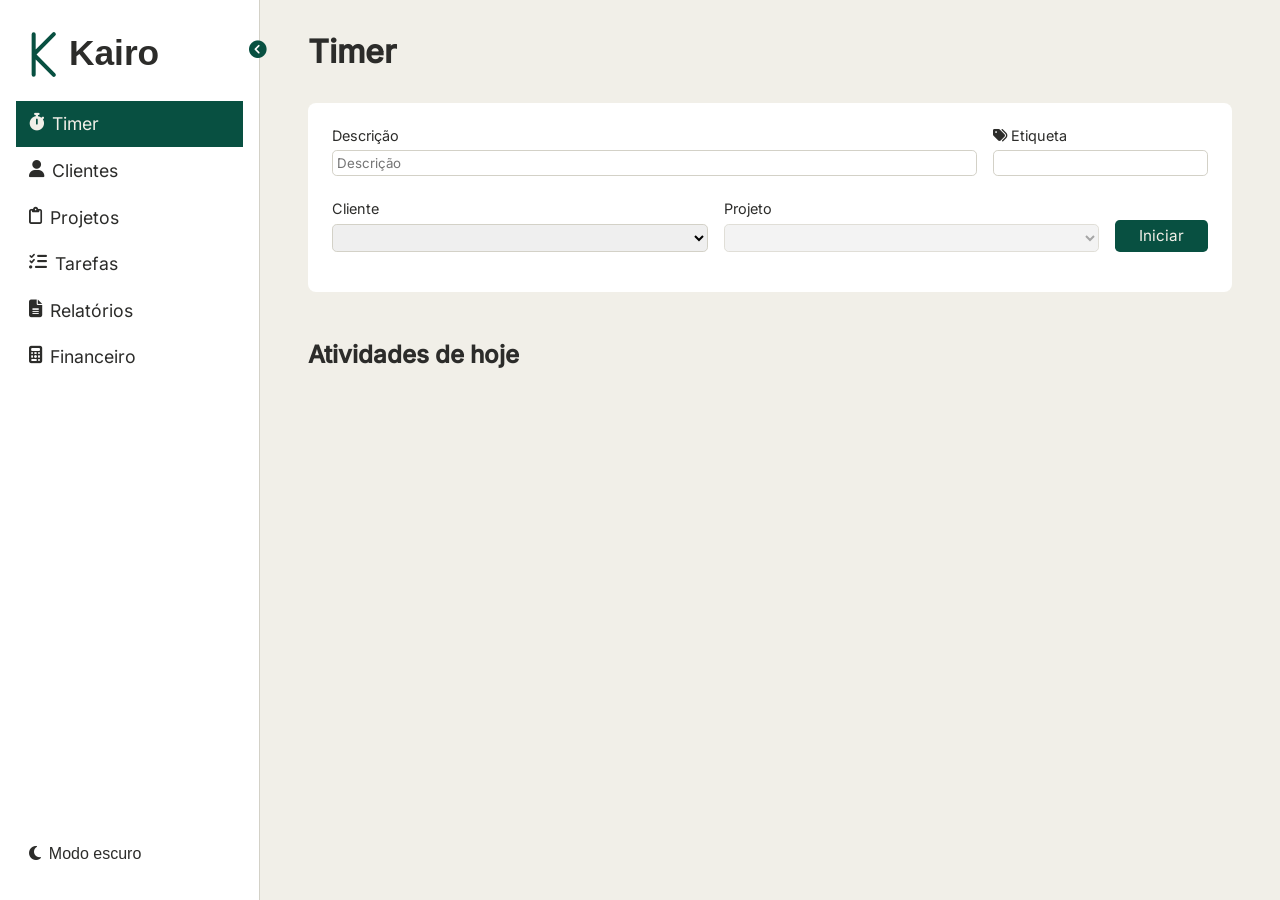
==== index.html @ 16e6f7fd "feat: implement sidebar collapse and mobile "more" menu navigation Created scripts/nav.js, a shared " ====
<!DOCTYPE html>
<html lang="en">
    <head>
        <meta charset="UTF-8">
        <meta name="viewport" content="width=device-width, initial-scale=1.0">

        <title>Kairo</title>

        <link rel="shortcut icon" href="assets/kairo-icon.svg" type="image/x-icon">

        <link rel="stylesheet" href="https://cdnjs.cloudflare.com/ajax/libs/font-awesome/6.5.0/css/all.min.css">
        <link rel="stylesheet" href="styles/global.css">
        <link rel="stylesheet" href="styles/timer.css">
    </head>

    <body>
        <aside class="sidebar">
            <img src="assets/kairo-logo-lockup.svg" alt="Kairo logo">

            <button type="button" id="toggle-sidebar-btn"><i class="fa-solid fa-circle-chevron-left"></i></button>

            <nav>
                <ul>
                    <li><a href="index.html" data-tooltip="Timer" class="active"><i class="fa-solid fa-stopwatch"></i> <span>Timer</span></a></li>
                    <li><a href="clients.html" data-tooltip="Clientes"><i class="fa-solid fa-user"></i> <span>Clientes</span></a></li>
                    <li><a href="projects.html" data-tooltip="Projetos"><i class="fa-regular fa-clipboard"></i> <span>Projetos</span></a></li>
                    <li><a href="tasks.html" data-tooltip="Tarefas"><i class="fa-solid fa-list-check"></i> <span>Tarefas</span></a></li>
                    <li><a href="reports.html" data-tooltip="Relatórios"><i class="fa-solid fa-file-lines"></i> <span>Relatórios</span></a></li>
                    <li><a href="finance.html" data-tooltip="Financeiro"><i class="fa-solid fa-calculator"></i> <span>Financeiro</span></a></li>
                </ul>
            </nav>

            <button type="button" id="toggle-theme-btn"><i class="fa-solid fa-moon"></i> <span>Modo escuro</span></button>
        </aside>

        <main>
            <h1>Timer</h1>

            <section id="timer">
                <form action="">
                    <div class="form-row form-row-top">
                        <div class="form-group">
                            <label for="timer-description">Descrição</label>
                            <input type="text" id="timer-description" placeholder="Descrição" required>
                        </div>
                        <div class="form-group">
                            <label for="timer-tags"><i class="fa-solid fa-tags"></i> Etiqueta</label>
                            <input type="text" id="timer-tags">
                        </div>
                    </div>

                    <div class="form-row form-row-bottom">
                        <div class="form-group">
                            <label for="timer-client">Cliente</label>
                            <select name="timer-client" id="timer-client" required>...</select>
                        </div>
                        <div class="form-group">
                            <label for="timer-project">Projeto</label>
                            <select name="timer-project" id="timer-project" disabled required>...</select>
                        </div>
                        <div class="form-group">
                            <span class="btn-spacer">&nbsp;</span>
                            <button type="submit" id="start-btn">Iniciar</button>
                        </div>
                    </div>
                </form>

                <div id="timer-running" style="display: none;">
                    <p id="timer-display">00:00:00</p>
                    <button type="button" id="stop-btn">Parar</button>
                </div>
            </section>

            <section id="timer-list">
                <h2>Atividades de hoje</h2>

                <div id="timer-list-items">

                </div>
            </section>
        </main>

        <nav class="bottom-nav">
            <ul>
                <li><a href="index.html" class="active"><i class="fa-solid fa-stopwatch"></i></a></li>
                <li><a href="clients.html"><i class="fa-solid fa-user"></i></a></li>
                <li><a href="tasks.html"><i class="fa-solid fa-list-check"></i></a></li>
                <li><a href="reports.html"><i class="fa-solid fa-file-lines"></i></a></li>
                <li><a href="finance.html"><i class="fa-solid fa-calculator"></i></a></li>
                <li><button type="button" id="more-menu-btn"><i class="fa-solid fa-ellipsis"></i></button></li>
            </ul>
            
            <div id="more-menu">
                <a href="projects.html"><i class="fa-regular fa-clipboard"></i></a>
            </div>
        </nav>

        <script src="scripts/nav.js"></script>
        <script src="scripts/storage.js"></script>
        <script src="scripts/timer.js"></script>
    </body>
</html>
---- styles/global.css ----
@font-face {
    font-family: 'Inter';
    src: url('../fonts/inter-regular.woff2') format('woff2');
    font-weight: 400;
}

@font-face {
    font-family: 'Inter';
    src: url('../fonts/inter-medium.woff2') format('woff2');
    font-weight: 500;
}

:root {
    --color-bg: #F1EFE8;
    --color-cards-bg: #FFFFFF;
    --color-text-primary: #2C2C2A;
    --color-text-secondary: #5F5E5A;
    --color-border: #D3D1C7;
    --color-accent: #085041;
    --color-danger: #B33A3A;
}

body.dark-mode {
    --color-bg: #2C2C2A;
    --color-cards-bg: #444441;
    --color-text-primary: #F1EFE8;
    --color-text-secondary: #B4B2A9;
    --color-border: #5F5E5A;
    --color-accent: #1D9E75;
    --color-danger: #E05D5D;
}

* {
    margin: 0;
    padding: 0;
    box-sizing: border-box;
}

body {
    display: flex;
    min-height: 100vh;
    font-family: 'Inter', sans-serif;
    background-color: var(--color-bg);
    color: var(--color-text-primary);
}

.sidebar {
    display: none;
}

.bottom-nav {
    position: fixed;
    bottom: 0;
    left: 0;
    right: 0;
    padding: 0.75rem 0;
    background-color: var(--color-cards-bg);
    border-top: 0.0625rem solid var(--color-border);
}

.bottom-nav ul {
    display: flex;
    justify-content: space-around;
    align-items: center;
    list-style: none;
    padding: 0;
}

.bottom-nav a,
.bottom-nav button {
    padding: 0.5rem;
    border: none;
    background: none;
    text-decoration: none;
    font-size: 1.3rem;
    color: var(--color-text-secondary);
    cursor: pointer;
}

.bottom-nav a.active {
    color: var(--color-accent);
}

#more-menu {
    position: absolute;
    bottom: 100%;
    right: 1rem;
    display: none;
    padding: 0.5rem;
    border: 0.0625rem solid var(--color-border);
    border-radius: 0.5rem;
    background-color: var(--color-cards-bg);
}

main {
    flex: 1;
    padding: 2rem 3rem;
    padding-bottom: 5rem;
    overflow-y: auto;
}

h1 {
    margin-bottom: 2rem;
    font-size: 2rem;
}

#new-client-btn,
#new-project-btn,
#new-task-btn {
    padding: 0.5rem 0.8rem;
    border: none;
    background-color: var(--color-accent);
    color: var(--color-bg);
    cursor: pointer;
    transition: filter 0.3s ease;
}

#new-client-btn:hover,
#new-project-btn:hover,
#new-task-btn:hover {
    filter: brightness(90%);
}

dialog {
    margin: auto;
    max-width: 30rem;
    border: none;
    border-radius: 0.5rem;
    padding: 2rem;
    background-color: var(--color-cards-bg);
}

dialog::backdrop {
    background-color: rgba(0, 0, 0, 0.5)
}

label {
    display: block;
    margin-bottom: 0.4rem;
    font-size: 0.9rem;
    color: var(--color-text-primary);
}

input,
select,
textarea {
    width: 100%;
    padding: 0.25rem;
    border: solid 0.0625rem var(--color-border);
    border-radius: 0.3rem;
    font-family: inherit;
    margin-bottom: 1rem;
}

.btn-save,
.btn-cancel,
.btn-delete {
    padding: 0.3rem 0.6rem;
    border-radius: 0.3rem;
    font-family: inherit;
    font-size: 0.9rem;
    cursor: pointer;
    transition: filter 0.3s ease, background-color 0.3s ease;
}

.btn-save:hover,
.btn-delete:hover {
    filter: brightness(90%);
}

.btn-save {
    border: none;
    background-color: var(--color-accent);
    color: var(--color-bg);
}

.btn-cancel {
    background-color: transparent;
    border: 0.0625rem solid var(--color-border);
    color: var(--color-text-primary);
}

.btn-cancel:hover{
    background-color: var(--color-bg);
}

.btn-delete {
    border: none;
    background-color: var(--color-danger);
    color: var(--color-bg);
}

.checkbox-group {
    display: flex;
    align-items: center;
    gap: 0.5rem;
    margin-bottom: 1rem;
}

.checkbox-group input[type="checkbox"] {
    width: auto;
    margin-bottom: 0;
}

.checkbox-group label {
    margin-bottom: 0;
}

.project-color-dot {
    width: 1rem;
    height: 1rem;
    border-radius: 50%;
    flex-shrink: 0;
}

@media (min-width: 48rem) {
    .sidebar {
        position: relative;
        display: flex;
        flex-direction: column;
        width: 16.25rem;
        flex-shrink: 0;
        padding: 1.5rem 1rem;
        background-color: var(--color-cards-bg);
        border-right: 0.0625rem solid var(--color-border);
        transition: width 0.3s ease;
    }

    .sidebar.collapsed {
        width: 5rem;
    }

    .sidebar.collapsed img {
        display: none;
    }

    .sidebar.collapsed nav a {
        position: relative;
        justify-content: center;
    }

    .sidebar.collapsed nav a::after {
        content: attr(data-tooltip);
        display: none;
        position: absolute;
        left: 100%;
        top: 50%;
        transform: translateY(-50%);
        margin-left: 0.5rem;
        padding: 0.4rem 0.8rem;
        background-color: var(--color-text-primary);
        color: var(--color-bg);
        border-radius: 0.3rem;
        font-size: 0.85rem;
        white-space: nowrap;
    }

    .sidebar.collapsed nav a:hover::after {
        display: block;
    }

    .sidebar.collapsed i {
        font-size: 1.2rem;
    }

    .sidebar.collapsed span {
        display: none;
    }

    .sidebar img {
        margin-bottom: 1rem;
    }

    .sidebar nav ul {
        list-style: none;
        padding: 0;
    }

    .sidebar nav a {
        display: flex;
        gap: 0.5rem;
        padding: 0.8rem;
        text-decoration: none;
        font-size: 1.1rem;
        color: var(--color-text-primary);
        transition: background-color 0.3s ease;
    }

    .sidebar nav a.active {
        background-color: var(--color-accent);
        color: var(--color-bg);
    }

    .sidebar nav a:hover {
        background-color: var(--color-bg);
    }

    #toggle-theme-btn {
        margin-top: auto;
    }

    #toggle-sidebar-btn,
    #toggle-theme-btn {
        border: none;
        background: none;
        cursor: pointer;
    }   

    #toggle-sidebar-btn {
        position: absolute;
        top: 2.5rem;
        right: -0.5rem;
        font-size: 1.1rem;
        color: var(--color-accent);
    }

    #toggle-theme-btn {
        display: flex;
        gap: 0.5rem;
        padding: 0.8rem;
        font-size: 1rem;
        color: var(--color-text-primary);
        transition: background-color 0.3s ease;
    }

    #toggle-theme-btn:hover {
        background-color: var(--color-bg);
    }

    .bottom-nav {
            display: none;
    }

    main {
        padding-bottom: 2rem;
    }
}
---- styles/timer.css ----
#timer {
    margin-bottom: 3rem;
    padding: 1.5rem;
    border-radius: 0.5rem;
    background-color: var(--color-cards-bg);
}

#start-btn {
    padding: 0.5rem 1.5rem;
    border: none;
    border-radius: 0.3rem;
    line-height: 1;
    background-color: var(--color-accent);
    color: var(--color-bg);
    font-family: inherit;
    font-size: 0.95rem;
    cursor: pointer;
    transition: filter 0.3s ease;
}

#start-btn:hover {
    filter: brightness(90%);
}

.activity-card {
    display: flex;
}

.time-entry-card {
    display: flex;
    justify-content: space-between;
    align-items: center;
    margin-bottom: 0.75rem;
    padding: 1rem;
    border-radius: 0 0.5rem 0.5rem 0;
    border-left: 0.25rem solid;
    background-color: var(--color-cards-bg);
}

#timer-list-items {
    margin-top: 1rem;
}


.time-entry-info {
    display: flex;
    flex-direction: column;
}

.time-entry-client {
    font-size: 1rem;
    font-weight: 500;
}

.time-entry-project {
    font-size: 0.85rem;
    color: var(--color-text-secondary);
    margin-top: 0.2rem;
}

.time-entry-description {
    font-size: 0.85rem;
    color: var(--color-text-secondary);
    margin-top: 0.2rem;
}

.time-entry-time {
    display: flex;
    flex-direction: column;
    align-items: flex-end;
}

.time-entry-duration {
    font-size: 1.1rem;
    font-weight: 500;
}

.time-entry-period {
    font-size: 0.8rem;
    color: var(--color-text-secondary);
    margin-top: 0.2rem;
}

#timer-running {
    display: flex;
    flex-direction: column;
    align-items: center;
    gap: 1rem;
    padding: 2rem;
    background-color: var(--color-cards-bg);
    border-radius: 0.5rem;
}

#timer-display {
    font-size: 2rem;
    font-weight: 500;
}

#stop-btn {
    padding: 0.5rem 1.5rem; 
    border: none;
    border-radius: 0.3rem;
    background-color: var(--color-danger);
    color: var(--color-bg);
    font-family: inherit;
    font-size: 0.95rem;
    cursor: pointer;
    transition: filter 0.3s ease;
}

#stop-btn:hover {
    filter: brightness(90%);
}

@media (min-width: 48rem) {
    form {
        display: flex;
        flex-direction: column;
        gap: 0.5rem;
    }

    .form-row-top {
        display: grid;
        grid-template-columns: 3fr 1fr;
        gap: 1rem;
    }

    .form-row-bottom {
        display: grid;
        grid-template-columns: 1fr 1fr auto;
        gap: 1rem;
    }

    .form-group {
        display: flex;
        flex-direction: column;
    }

}
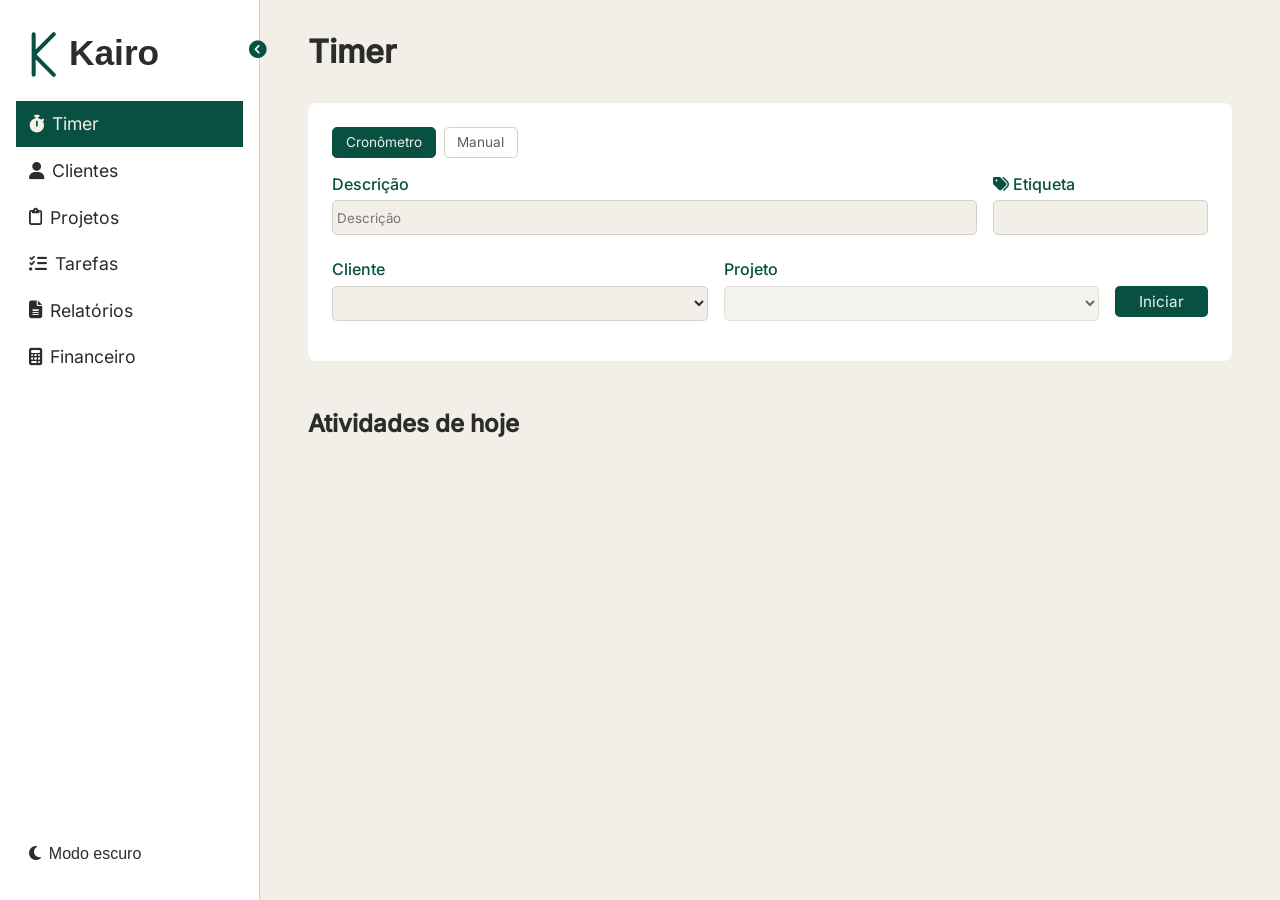
==== commit ed2352c9: "feat: implement manual time entry mode with layout fixes Added a toggle between "Cronômetro" and "Ma" ====
--- a/index.html
+++ b/index.html
@@ -37,6 +37,11 @@
             <h1>Timer</h1>
 
             <section id="timer">
+                <div class="timer-mode-toggle">
+                    <button type="button" id="mode-timer-btn" class="active">Cronômetro</button>
+                    <button type="button" id="mode-manual-btn">Manual</button>
+                </div>
+
                 <form action="">
                     <div class="form-row form-row-top">
                         <div class="form-group">
@@ -58,9 +63,31 @@
                             <label for="timer-project">Projeto</label>
                             <select name="timer-project" id="timer-project" disabled required>...</select>
                         </div>
+
                         <div class="form-group">
                             <span class="btn-spacer">&nbsp;</span>
                             <button type="submit" id="start-btn">Iniciar</button>
+                        </div>
+                    </div>
+
+                    <div id="manual-fields" style="display: none;">
+                        <div class="form-row manual-fields-row">
+                            <div class="form-group">
+                                <label for="manual-date">Data</label>
+                                <input type="date" id="manual-date">
+                            </div>
+                            <div class="form-group">
+                                <label for="manual-start">Início</label>
+                                <input type="time" id="manual-start">
+                            </div>
+                            <div class="form-group">
+                                <label for="manual-end">Fim</label>
+                                <input type="time" id="manual-end">
+                            </div>
+                            <div class="form-group">
+                                <label>Total</label>
+                                <p id="manual-total">00:00</p>
+                            </div>
                         </div>
                     </div>
                 </form>
--- a/styles/global.css
+++ b/styles/global.css
@@ -101,7 +101,8 @@
 
 h1 {
     margin-bottom: 2rem;
-    font-size: 2rem;
+    font-size: 1.5rem;
+    text-align: center;
 }
 
 #new-client-btn,
@@ -109,6 +110,7 @@
 #new-task-btn {
     padding: 0.5rem 0.8rem;
     border: none;
+    border-radius: 0.3rem;
     background-color: var(--color-accent);
     color: var(--color-bg);
     cursor: pointer;
@@ -124,21 +126,56 @@
 dialog {
     margin: auto;
     max-width: 30rem;
+    width: calc(100% - 2rem);
     border: none;
+    padding: 0;
+    background-color: var(--color-cards-bg);
     border-radius: 0.5rem;
+    overflow: hidden;
+}
+
+.modal-content {
+    max-height: 80vh;
+    overflow-y: auto;
     padding: 2rem;
-    background-color: var(--color-cards-bg);
 }
 
 dialog::backdrop {
     background-color: rgba(0, 0, 0, 0.5)
+}
+
+.modal-content::-webkit-scrollbar,
+.kanban-board::-webkit-scrollbar,
+.kanban-column > div::-webkit-scrollbar {
+    width: 0.5rem;
+    height: 0.5rem;
+}
+
+.modal-content::-webkit-scrollbar-track,
+.kanban-board::-webkit-scrollbar-track,
+.kanban-column > div::-webkit-scrollbar-track {
+    background: transparent;
+}
+
+.modal-content::-webkit-scrollbar-thumb,
+.kanban-board::-webkit-scrollbar-thumb,
+.kanban-column > div::-webkit-scrollbar-thumb {
+    background-color: var(--color-border);
+    border-radius: 0.25rem;
+}
+
+.modal-content::-webkit-scrollbar-thumb:hover,
+.kanban-board::-webkit-scrollbar-thumb:hover,
+.kanban-column > div::-webkit-scrollbar-thumb:hover {
+    background-color: var(--color-text-secondary);
 }
 
 label {
     display: block;
     margin-bottom: 0.4rem;
     font-size: 0.9rem;
-    color: var(--color-text-primary);
+    font-weight: 500;
+    color: var(--color-accent);
 }
 
 input,
@@ -148,7 +185,17 @@
     padding: 0.25rem;
     border: solid 0.0625rem var(--color-border);
     border-radius: 0.3rem;
+    background-color: var(--color-bg);
+    color: var(--color-text-primary);
     font-family: inherit;
+    margin-bottom: 1rem;
+}
+
+.modal-actions {
+    display: flex;
+    justify-content: center;
+    gap: 0.75rem;
+    margin-top: 1rem;
     margin-bottom: 1rem;
 }
 
@@ -163,6 +210,11 @@
     transition: filter 0.3s ease, background-color 0.3s ease;
 }
 
+.btn-save,
+.btn-cancel {
+    width: 7rem;
+}
+
 .btn-save:hover,
 .btn-delete:hover {
     filter: brightness(90%);
@@ -185,6 +237,8 @@
 }
 
 .btn-delete {
+    display: block;
+    margin: 0.5rem auto 0;
     border: none;
     background-color: var(--color-danger);
     color: var(--color-bg);
@@ -213,7 +267,38 @@
     flex-shrink: 0;
 }
 
+input:focus,
+select:focus,
+textarea:focus {
+    outline: none;
+    border-color: var(--color-accent);
+}
+
+.drop-zone {
+    display: flex;
+    flex-direction: column;
+    align-items: center;
+    gap: 0.5rem;
+    margin-bottom: 1rem;
+    padding: 1.5rem;
+    border: 0.125rem dashed var(--color-border);
+    border-radius: 0.5rem;
+    text-align: center;
+    color: var(--color-text-secondary);
+    font-size: 0.85rem;
+}
+
+.drop-zone.drag-active {
+    border-color: var(--color-accent);
+    background-color: var(--color-bg);
+}
+
 @media (min-width: 48rem) {
+    h1 {
+        font-size: 2rem;
+        text-align: left;
+    }
+
     .sidebar {
         position: relative;
         display: flex;
@@ -228,10 +313,6 @@
 
     .sidebar.collapsed {
         width: 5rem;
-    }
-
-    .sidebar.collapsed img {
-        display: none;
     }
 
     .sidebar.collapsed nav a {
@@ -278,6 +359,7 @@
 
     .sidebar nav a {
         display: flex;
+        align-items: center;
         gap: 0.5rem;
         padding: 0.8rem;
         text-decoration: none;
@@ -293,6 +375,10 @@
 
     .sidebar nav a:hover {
         background-color: var(--color-bg);
+    }
+
+    .sidebar nav a.active:hover {
+        background-color: var(--color-accent);
     }
 
     #toggle-theme-btn {
@@ -334,10 +420,19 @@
     main {
         padding-bottom: 2rem;
     }
-}
-
-
-
-
-
-
+
+    label {
+        font-size: 1rem;
+    }
+
+    #timer input,
+    #timer select {
+        height: 2.2rem;
+    }   
+}
+
+
+
+
+
+
--- a/styles/timer.css
+++ b/styles/timer.css
@@ -3,6 +3,10 @@
     padding: 1.5rem;
     border-radius: 0.5rem;
     background-color: var(--color-cards-bg);
+}
+
+.btn-spacer {
+    display: none;
 }
 
 #start-btn {
@@ -37,6 +41,24 @@
     background-color: var(--color-cards-bg);
 }
 
+.time-entry-card input,
+.time-entry-card select {
+    width: auto;
+    padding: 0.1rem 0.3rem;
+    border: 0.0625rem solid transparent;
+    background: transparent;
+    font-family: inherit;
+    font-size: inherit;
+    color: inherit;
+    margin-bottom: 0;
+}
+
+.time-entry-card input:focus,
+.time-entry-card select:focus {
+    border-color: var(--color-border);
+    background-color: var(--color-bg);
+}
+
 #timer-list-items {
     margin-top: 1rem;
 }
@@ -64,6 +86,12 @@
     margin-top: 0.2rem;
 }
 
+.time-entry-tag {
+    font-size: 0.75rem;
+    color: var(--color-accent);
+    margin-top: 0.2rem;
+}
+
 .time-entry-time {
     display: flex;
     flex-direction: column;
@@ -79,6 +107,23 @@
     font-size: 0.8rem;
     color: var(--color-text-secondary);
     margin-top: 0.2rem;
+}
+
+.time-entry-actions {
+    display: flex;
+    align-items: center;
+    gap: 0.75rem;
+}
+
+.time-entry-delete-icon {
+    font-size: 0.9rem;
+    color: var(--color-text-secondary);
+    cursor: pointer;
+    transition: color 0.3s ease;
+}
+
+.time-entry-delete-icon:hover {
+    color: var(--color-danger);
 }
 
 #timer-running {
@@ -112,6 +157,30 @@
     filter: brightness(90%);
 }
 
+.timer-mode-toggle {
+    display: flex;
+    gap: 0.5rem;
+    margin-bottom: 1rem;
+}
+
+.timer-mode-toggle button {
+    padding: 0.4rem 0.8rem;
+    border: 0.0625rem solid var(--color-border);
+    border-radius: 0.3rem;
+    background-color: transparent;
+    color: var(--color-text-secondary);
+    font-family: inherit;
+    font-size: 0.85rem;
+    cursor: pointer;
+    transition: background-color 0.3s ease, color 0.3s ease;
+}
+
+.timer-mode-toggle button.active {
+    background-color: var(--color-accent);
+    color: var(--color-bg);
+    border-color: var(--color-accent);
+}
+
 @media (min-width: 48rem) {
     form {
         display: flex;
@@ -136,4 +205,21 @@
         flex-direction: column;
     }
 
+    .btn-spacer {
+        display: block;
+        font-size: 1rem;
+        margin-bottom: 0.4rem;
+    }
+
+    .manual-fields-row {
+        display: grid;
+        grid-template-columns: 1fr 1fr 1fr 1fr;
+        gap: 1rem;
+    }
+
+    #manual-total {
+        font-size: 1.4rem;
+        font-weight: 600;
+        color: var(--color-accent);
+    }
 }
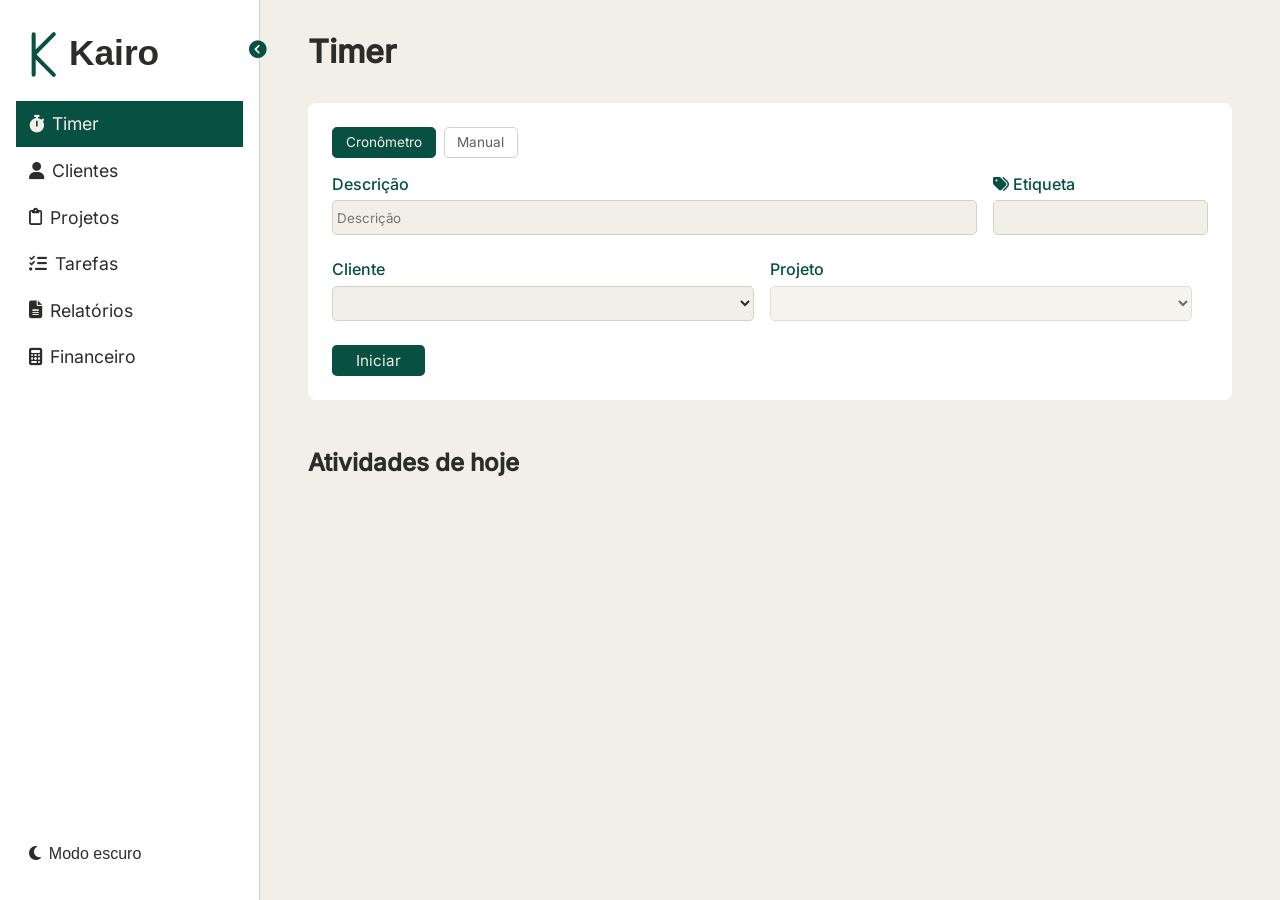
==== commit e27a9db9: "fix: make sidebar fixed and correct Timer button order/positioning Made the sidebar fixed regardless" ====
--- a/index.html
+++ b/index.html
@@ -63,11 +63,6 @@
                             <label for="timer-project">Projeto</label>
                             <select name="timer-project" id="timer-project" disabled required>...</select>
                         </div>
-
-                        <div class="form-group">
-                            <span class="btn-spacer">&nbsp;</span>
-                            <button type="submit" id="start-btn">Iniciar</button>
-                        </div>
                     </div>
 
                     <div id="manual-fields" style="display: none;">
@@ -90,6 +85,8 @@
                             </div>
                         </div>
                     </div>
+
+                    <button type="submit" id="start-btn">Iniciar</button>
                 </form>
 
                 <div id="timer-running" style="display: none;">
--- a/styles/global.css
+++ b/styles/global.css
@@ -294,13 +294,20 @@
 }
 
 @media (min-width: 48rem) {
+    main {
+        margin-left: 16.25rem;
+    }
+
     h1 {
         font-size: 2rem;
         text-align: left;
     }
 
     .sidebar {
-        position: relative;
+        position: fixed;
+        top: 0;
+        left: 0;
+        bottom: 0;
         display: flex;
         flex-direction: column;
         width: 16.25rem;
@@ -313,6 +320,10 @@
 
     .sidebar.collapsed {
         width: 5rem;
+    }
+
+    .sidebar.collapsed + main {
+        margin-left: 5rem;
     }
 
     .sidebar.collapsed nav a {
@@ -417,10 +428,6 @@
             display: none;
     }
 
-    main {
-        padding-bottom: 2rem;
-    }
-
     label {
         font-size: 1rem;
     }
--- a/styles/timer.css
+++ b/styles/timer.css
@@ -205,12 +205,6 @@
         flex-direction: column;
     }
 
-    .btn-spacer {
-        display: block;
-        font-size: 1rem;
-        margin-bottom: 0.4rem;
-    }
-
     .manual-fields-row {
         display: grid;
         grid-template-columns: 1fr 1fr 1fr 1fr;
@@ -222,4 +216,8 @@
         font-weight: 600;
         color: var(--color-accent);
     }
+
+    #start-btn {
+        align-self: flex-start;
+    }
 }
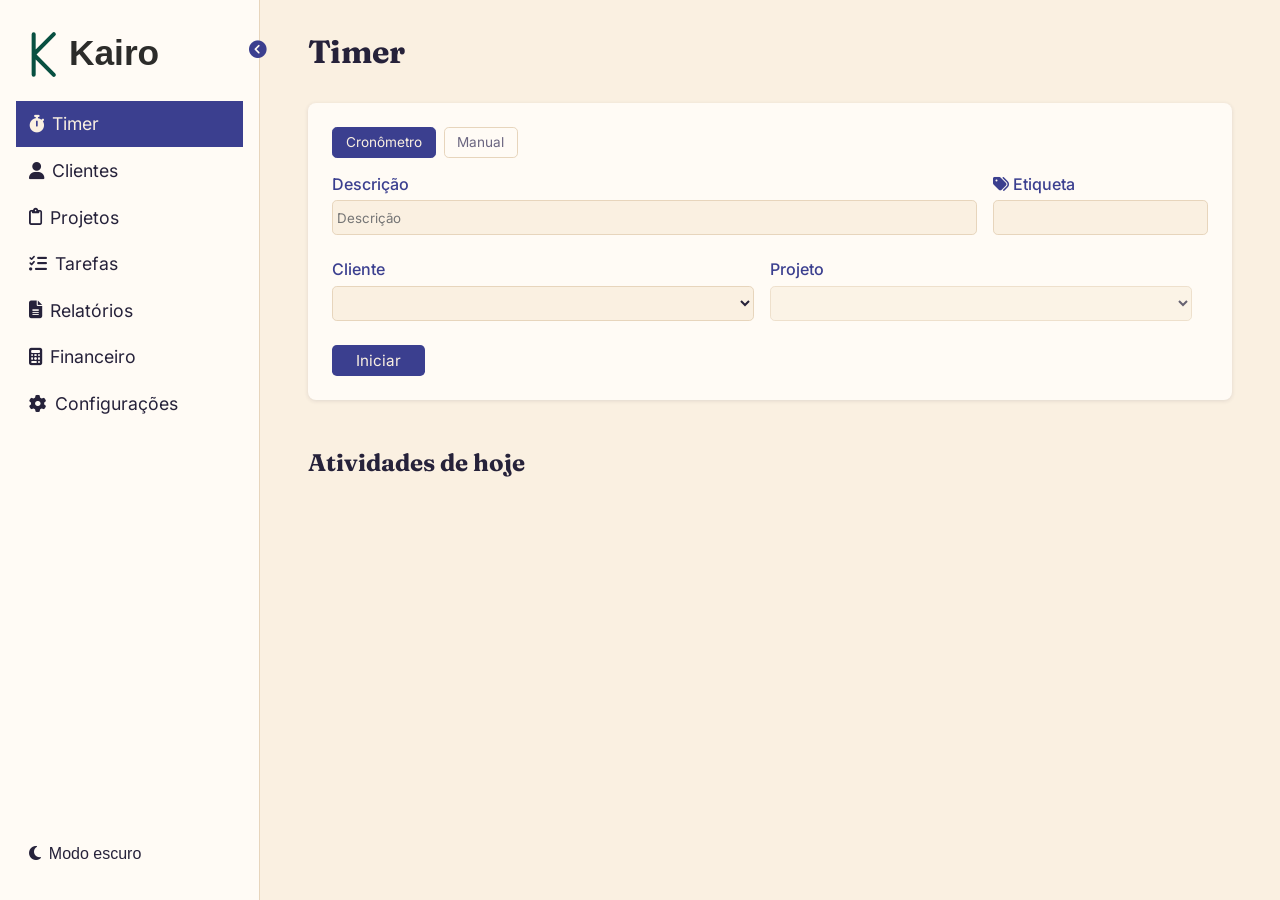
==== commit fbaa9c6a: "Add settings page and reorganize mobile navigation Create settings.html with the backup section mark" ====
--- a/index.html
+++ b/index.html
@@ -27,6 +27,7 @@
                     <li><a href="tasks.html" data-tooltip="Tarefas"><i class="fa-solid fa-list-check"></i> <span>Tarefas</span></a></li>
                     <li><a href="reports.html" data-tooltip="Relatórios"><i class="fa-solid fa-file-lines"></i> <span>Relatórios</span></a></li>
                     <li><a href="finance.html" data-tooltip="Financeiro"><i class="fa-solid fa-calculator"></i> <span>Financeiro</span></a></li>
+                    <li><a href="settings.html" data-tooltip="Configurações"><i class="fa-solid fa-gear"></i> <span>Configurações</span></a></li>
                 </ul>
             </nav>
 
@@ -109,18 +110,20 @@
                 <li><a href="index.html" class="active"><i class="fa-solid fa-stopwatch"></i></a></li>
                 <li><a href="clients.html"><i class="fa-solid fa-user"></i></a></li>
                 <li><a href="tasks.html"><i class="fa-solid fa-list-check"></i></a></li>
-                <li><a href="reports.html"><i class="fa-solid fa-file-lines"></i></a></li>
-                <li><a href="finance.html"><i class="fa-solid fa-calculator"></i></a></li>
                 <li><button type="button" id="more-menu-btn"><i class="fa-solid fa-ellipsis"></i></button></li>
             </ul>
-            
+
             <div id="more-menu">
                 <a href="projects.html"><i class="fa-regular fa-clipboard"></i></a>
+                <a href="reports.html"><i class="fa-solid fa-file-lines"></i></a>
+                <a href="finance.html"><i class="fa-solid fa-calculator"></i></a>
+                <a href="settings.html"><i class="fa-solid fa-gear"></i></a>
             </div>
         </nav>
 
         <script src="scripts/nav.js"></script>
         <script src="scripts/storage.js"></script>
+        <script src="scripts/timer-bar.js"></script>
         <script src="scripts/timer.js"></script>
     </body>
 </html>
--- a/styles/global.css
+++ b/styles/global.css
@@ -10,24 +10,32 @@
     font-weight: 500;
 }
 
+@font-face {
+    font-family: 'Fraunces';
+    src: url('../fonts/fraunces-bold.woff2') format('woff2');
+    font-weight: 700;
+}
+
 :root {
-    --color-bg: #F1EFE8;
-    --color-cards-bg: #FFFFFF;
-    --color-text-primary: #2C2C2A;
-    --color-text-secondary: #5F5E5A;
-    --color-border: #D3D1C7;
-    --color-accent: #085041;
-    --color-danger: #B33A3A;
+    --color-bg: #FAF0E1;
+    --color-cards-bg: #FFFBF5;
+    --color-text-primary: #26223A;
+    --color-text-secondary: #6B6680;
+    --color-border: #E7D5BC;
+    --color-accent: #3B3F8F;
+    --color-danger: #7A2030;
+    --shadow-card: 0 0.0625rem 0.25rem rgba(38, 34, 58, 0.12);
 }
 
 body.dark-mode {
-    --color-bg: #2C2C2A;
-    --color-cards-bg: #444441;
-    --color-text-primary: #F1EFE8;
-    --color-text-secondary: #B4B2A9;
-    --color-border: #5F5E5A;
-    --color-accent: #1D9E75;
-    --color-danger: #E05D5D;
+    --color-bg: #1A1B3A;
+    --color-cards-bg: #25275A;
+    --color-text-primary: #F7E1C3;
+    --color-text-secondary: #B9B4CF;
+    --color-border: #3A3D7A;
+    --color-accent: #A8ACF0;
+    --color-danger: #E0707F;
+    --shadow-card: 0 0.0625rem 0.25rem rgba(0, 0, 0, 0.4);
 }
 
 * {
@@ -40,8 +48,8 @@
     display: flex;
     min-height: 100vh;
     font-family: 'Inter', sans-serif;
+    color: var(--color-text-primary);
     background-color: var(--color-bg);
-    color: var(--color-text-primary);
 }
 
 .sidebar {
@@ -54,26 +62,26 @@
     left: 0;
     right: 0;
     padding: 0.75rem 0;
+    border-top: 0.0625rem solid var(--color-border);
     background-color: var(--color-cards-bg);
-    border-top: 0.0625rem solid var(--color-border);
 }
 
 .bottom-nav ul {
     display: flex;
     justify-content: space-around;
     align-items: center;
+    padding: 0;
     list-style: none;
-    padding: 0;
 }
 
 .bottom-nav a,
 .bottom-nav button {
     padding: 0.5rem;
     border: none;
-    background: none;
     text-decoration: none;
     font-size: 1.3rem;
     color: var(--color-text-secondary);
+    background: none;
     cursor: pointer;
 }
 
@@ -92,6 +100,10 @@
     background-color: var(--color-cards-bg);
 }
 
+#more-menu a {
+    margin: 0 0.6rem;
+}
+
 main {
     flex: 1;
     padding: 2rem 3rem;
@@ -101,8 +113,13 @@
 
 h1 {
     margin-bottom: 2rem;
+    font-family: 'Fraunces', serif;
     font-size: 1.5rem;
     text-align: center;
+}
+
+h2 {
+    font-family: 'Fraunces', serif;
 }
 
 #new-client-btn,
@@ -111,8 +128,8 @@
     padding: 0.5rem 0.8rem;
     border: none;
     border-radius: 0.3rem;
+    color: var(--color-bg);
     background-color: var(--color-accent);
-    color: var(--color-bg);
     cursor: pointer;
     transition: filter 0.3s ease;
 }
@@ -124,13 +141,13 @@
 }
 
 dialog {
+    width: calc(100% - 2rem);
+    max-width: 30rem;
     margin: auto;
-    max-width: 30rem;
-    width: calc(100% - 2rem);
-    border: none;
     padding: 0;
+    border: none;
+    border-radius: 0.5rem;
     background-color: var(--color-cards-bg);
-    border-radius: 0.5rem;
     overflow: hidden;
 }
 
@@ -160,8 +177,8 @@
 .modal-content::-webkit-scrollbar-thumb,
 .kanban-board::-webkit-scrollbar-thumb,
 .kanban-column > div::-webkit-scrollbar-thumb {
+    border-radius: 0.25rem;
     background-color: var(--color-border);
-    border-radius: 0.25rem;
 }
 
 .modal-content::-webkit-scrollbar-thumb:hover,
@@ -183,12 +200,12 @@
 textarea {
     width: 100%;
     padding: 0.25rem;
+    margin-bottom: 1rem;
     border: solid 0.0625rem var(--color-border);
     border-radius: 0.3rem;
+    font-family: inherit;
+    color: var(--color-text-primary);
     background-color: var(--color-bg);
-    color: var(--color-text-primary);
-    font-family: inherit;
-    margin-bottom: 1rem;
 }
 
 .modal-actions {
@@ -222,14 +239,14 @@
 
 .btn-save {
     border: none;
+    color: var(--color-bg);
     background-color: var(--color-accent);
-    color: var(--color-bg);
 }
 
 .btn-cancel {
-    background-color: transparent;
     border: 0.0625rem solid var(--color-border);
     color: var(--color-text-primary);
+    background-color: transparent;
 }
 
 .btn-cancel:hover{
@@ -240,8 +257,8 @@
     display: block;
     margin: 0.5rem auto 0;
     border: none;
+    color: var(--color-bg);
     background-color: var(--color-danger);
-    color: var(--color-bg);
 }
 
 .checkbox-group {
@@ -261,10 +278,10 @@
 }
 
 .project-color-dot {
+    flex-shrink: 0;
     width: 1rem;
     height: 1rem;
     border-radius: 50%;
-    flex-shrink: 0;
 }
 
 input:focus,
@@ -284,8 +301,8 @@
     border: 0.125rem dashed var(--color-border);
     border-radius: 0.5rem;
     text-align: center;
+    font-size: 0.85rem;
     color: var(--color-text-secondary);
-    font-size: 0.85rem;
 }
 
 .drop-zone.drag-active {
@@ -310,11 +327,11 @@
         bottom: 0;
         display: flex;
         flex-direction: column;
+        flex-shrink: 0;
         width: 16.25rem;
-        flex-shrink: 0;
         padding: 1.5rem 1rem;
+        border-right: 0.0625rem solid var(--color-border);
         background-color: var(--color-cards-bg);
-        border-right: 0.0625rem solid var(--color-border);
         transition: width 0.3s ease;
     }
 
@@ -333,18 +350,18 @@
 
     .sidebar.collapsed nav a::after {
         content: attr(data-tooltip);
-        display: none;
         position: absolute;
         left: 100%;
         top: 50%;
+        display: none;
         transform: translateY(-50%);
         margin-left: 0.5rem;
         padding: 0.4rem 0.8rem;
-        background-color: var(--color-text-primary);
-        color: var(--color-bg);
         border-radius: 0.3rem;
         font-size: 0.85rem;
         white-space: nowrap;
+        color: var(--color-bg);
+        background-color: var(--color-text-primary);
     }
 
     .sidebar.collapsed nav a:hover::after {
@@ -364,8 +381,8 @@
     }
 
     .sidebar nav ul {
+        padding: 0;
         list-style: none;
-        padding: 0;
     }
 
     .sidebar nav a {
@@ -380,8 +397,8 @@
     }
 
     .sidebar nav a.active {
+        color: var(--color-bg);
         background-color: var(--color-accent);
-        color: var(--color-bg);
     }
 
     .sidebar nav a:hover {
@@ -438,8 +455,34 @@
     }   
 }
 
-
-
-
-
-
+#timer-bar {
+    position: fixed;
+    top: 1rem;
+    right: 1rem;
+    z-index: 1000;
+    display: none;
+    align-items: center;
+    gap: 0.75rem;
+    padding: 0.5rem 0.5rem 0.5rem 1rem;
+    border-radius: 2rem;
+    font-size: 0.95rem;
+    font-weight: 500;
+    color: var(--color-bg);
+    background-color: var(--color-accent);
+}
+
+#timer-bar-stop {
+    padding: 0.3rem 0.8rem;
+    border: none;
+    border-radius: 1rem;
+    font-family: inherit;
+    font-size: 0.85rem;
+    color: var(--color-bg);
+    background-color: var(--color-danger);
+    cursor: pointer;
+    transition: filter 0.3s ease;
+}
+
+#timer-bar-stop:hover {
+    filter: brightness(90%);
+}
--- a/styles/timer.css
+++ b/styles/timer.css
@@ -3,6 +3,7 @@
     padding: 1.5rem;
     border-radius: 0.5rem;
     background-color: var(--color-cards-bg);
+    box-shadow: var(--shadow-card);
 }
 
 .btn-spacer {
@@ -14,10 +15,10 @@
     border: none;
     border-radius: 0.3rem;
     line-height: 1;
+    font-family: inherit;
+    font-size: 0.95rem;
+    color: var(--color-bg);
     background-color: var(--color-accent);
-    color: var(--color-bg);
-    font-family: inherit;
-    font-size: 0.95rem;
     cursor: pointer;
     transition: filter 0.3s ease;
 }
@@ -39,18 +40,19 @@
     border-radius: 0 0.5rem 0.5rem 0;
     border-left: 0.25rem solid;
     background-color: var(--color-cards-bg);
+    box-shadow: var(--shadow-card);
 }
 
 .time-entry-card input,
 .time-entry-card select {
     width: auto;
+    margin-bottom: 0;
     padding: 0.1rem 0.3rem;
     border: 0.0625rem solid transparent;
-    background: transparent;
     font-family: inherit;
     font-size: inherit;
     color: inherit;
-    margin-bottom: 0;
+    background: transparent;   
 }
 
 .time-entry-card input:focus,
@@ -75,21 +77,21 @@
 }
 
 .time-entry-project {
+    margin-top: 0.2rem;
     font-size: 0.85rem;
     color: var(--color-text-secondary);
-    margin-top: 0.2rem;
 }
 
 .time-entry-description {
+    margin-top: 0.2rem;
     font-size: 0.85rem;
     color: var(--color-text-secondary);
-    margin-top: 0.2rem;
-}
+}  
 
 .time-entry-tag {
+    margin-top: 0.2rem;
     font-size: 0.75rem;
-    color: var(--color-accent);
-    margin-top: 0.2rem;
+    color: var(--color-accent); 
 }
 
 .time-entry-time {
@@ -104,9 +106,9 @@
 }
 
 .time-entry-period {
+    margin-top: 0.2rem;
     font-size: 0.8rem;
     color: var(--color-text-secondary);
-    margin-top: 0.2rem;
 }
 
 .time-entry-actions {
@@ -132,8 +134,8 @@
     align-items: center;
     gap: 1rem;
     padding: 2rem;
+    border-radius: 0.5rem;
     background-color: var(--color-cards-bg);
-    border-radius: 0.5rem;
 }
 
 #timer-display {
@@ -145,10 +147,10 @@
     padding: 0.5rem 1.5rem; 
     border: none;
     border-radius: 0.3rem;
+    font-family: inherit;
+    font-size: 0.95rem;
+    color: var(--color-bg);
     background-color: var(--color-danger);
-    color: var(--color-bg);
-    font-family: inherit;
-    font-size: 0.95rem;
     cursor: pointer;
     transition: filter 0.3s ease;
 }
@@ -167,18 +169,18 @@
     padding: 0.4rem 0.8rem;
     border: 0.0625rem solid var(--color-border);
     border-radius: 0.3rem;
+    font-family: inherit;
+    font-size: 0.85rem;
+    color: var(--color-text-secondary);
     background-color: transparent;
-    color: var(--color-text-secondary);
-    font-family: inherit;
-    font-size: 0.85rem;
     cursor: pointer;
     transition: background-color 0.3s ease, color 0.3s ease;
 }
 
 .timer-mode-toggle button.active {
+    border-color: var(--color-accent);
+    color: var(--color-bg);
     background-color: var(--color-accent);
-    color: var(--color-bg);
-    border-color: var(--color-accent);
 }
 
 @media (min-width: 48rem) {
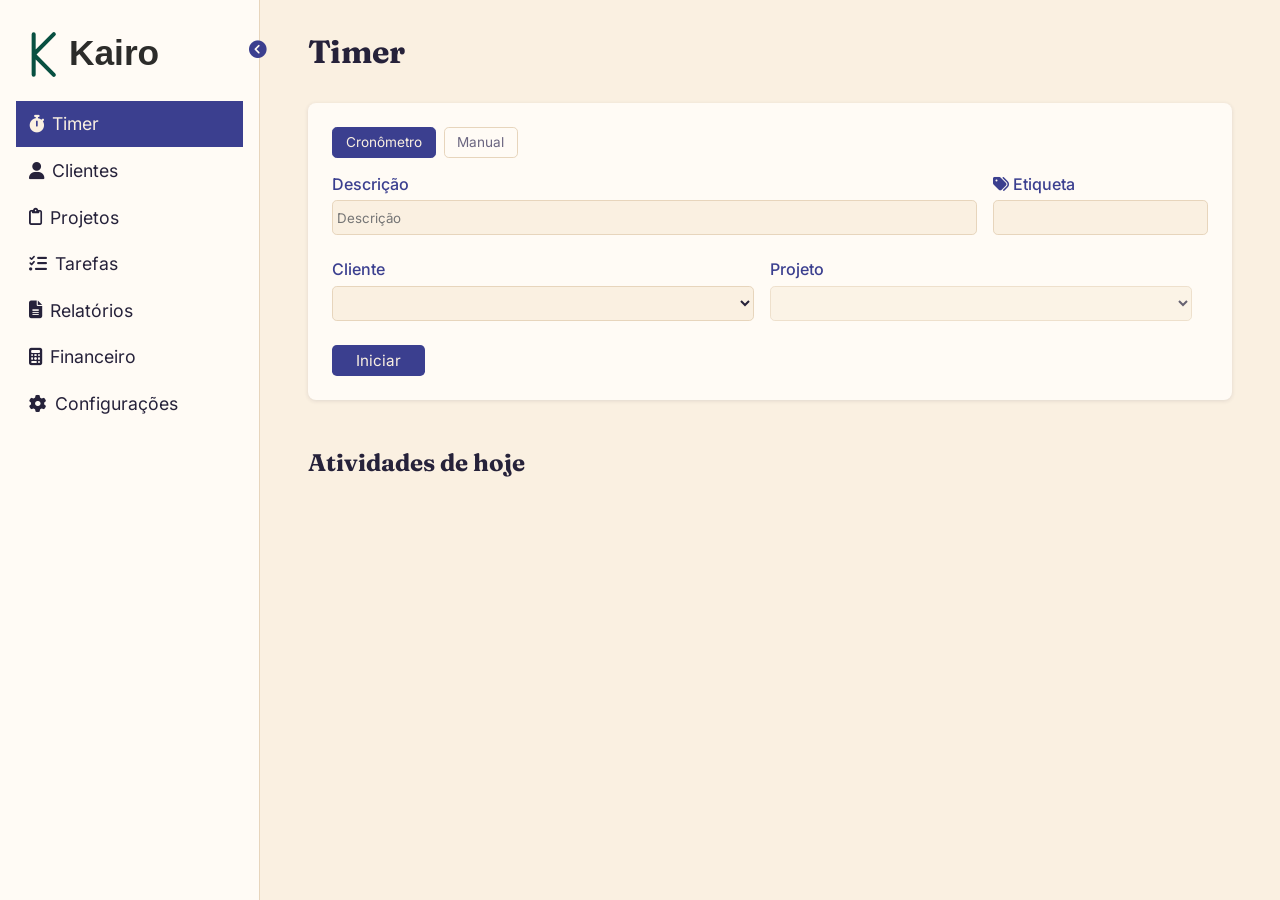
==== commit 2108937f: "Move theme toggle to settings page Add an Appearance section to settings with the theme toggle, appl" ====
--- a/index.html
+++ b/index.html
@@ -30,8 +30,6 @@
                     <li><a href="settings.html" data-tooltip="Configurações"><i class="fa-solid fa-gear"></i> <span>Configurações</span></a></li>
                 </ul>
             </nav>
-
-            <button type="button" id="toggle-theme-btn"><i class="fa-solid fa-moon"></i> <span>Modo escuro</span></button>
         </aside>
 
         <main>
--- a/styles/global.css
+++ b/styles/global.css
@@ -409,36 +409,15 @@
         background-color: var(--color-accent);
     }
 
-    #toggle-theme-btn {
-        margin-top: auto;
-    }
-
-    #toggle-sidebar-btn,
-    #toggle-theme-btn {
-        border: none;
-        background: none;
-        cursor: pointer;
-    }   
-
     #toggle-sidebar-btn {
         position: absolute;
         top: 2.5rem;
         right: -0.5rem;
+        border: none;
         font-size: 1.1rem;
         color: var(--color-accent);
-    }
-
-    #toggle-theme-btn {
-        display: flex;
-        gap: 0.5rem;
-        padding: 0.8rem;
-        font-size: 1rem;
-        color: var(--color-text-primary);
-        transition: background-color 0.3s ease;
-    }
-
-    #toggle-theme-btn:hover {
-        background-color: var(--color-bg);
+        background: none;
+        cursor: pointer;
     }
 
     .bottom-nav {
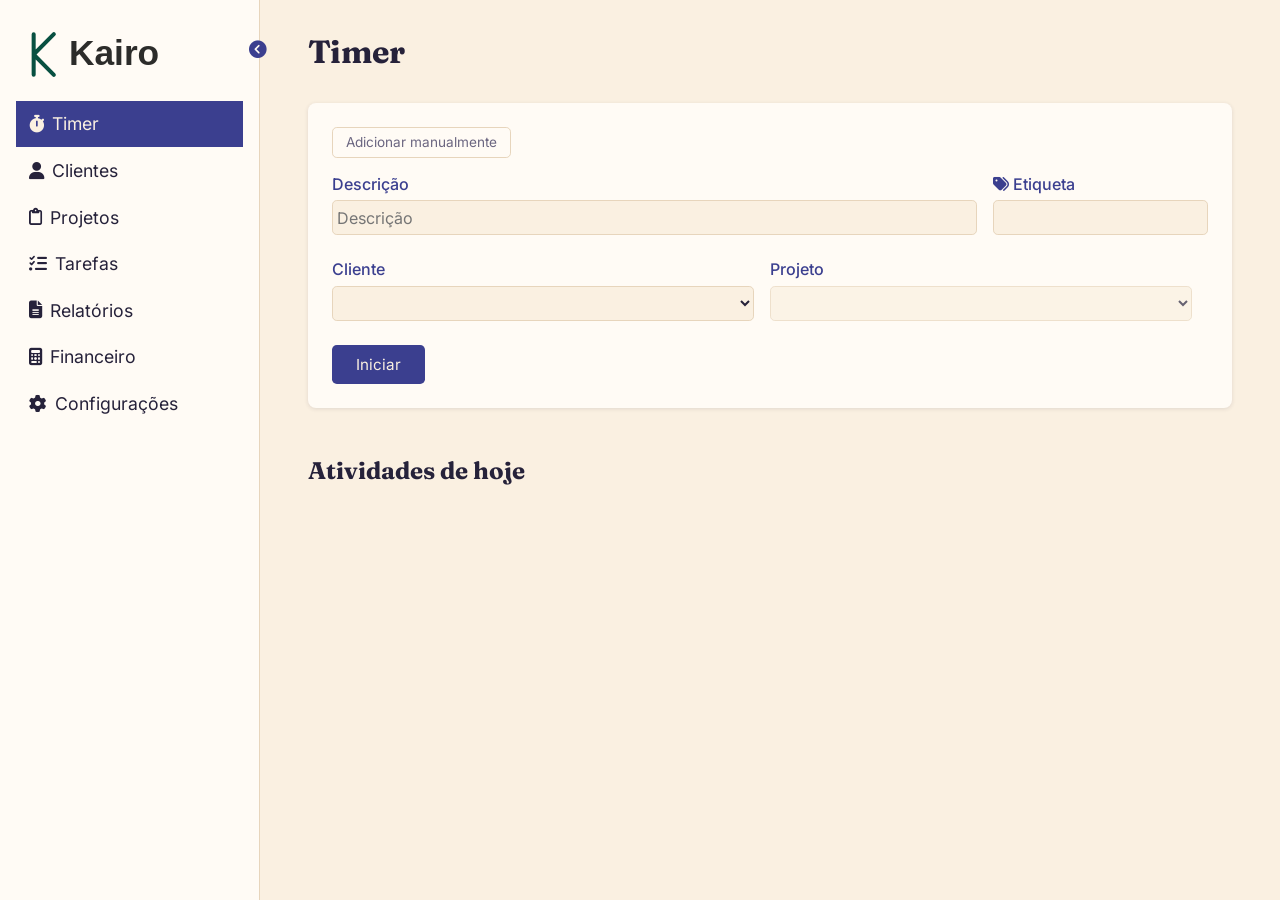
==== commit 7eb247bc: "Move manual time entry into a modal Replace the manual mode of the timer form with a dialog opened b" ====
--- a/index.html
+++ b/index.html
@@ -37,8 +37,7 @@
 
             <section id="timer">
                 <div class="timer-mode-toggle">
-                    <button type="button" id="mode-timer-btn" class="active">Cronômetro</button>
-                    <button type="button" id="mode-manual-btn">Manual</button>
+                    <button type="button" id="open-manual-btn">Adicionar manualmente</button>
                 </div>
 
                 <form action="">
@@ -64,27 +63,6 @@
                         </div>
                     </div>
 
-                    <div id="manual-fields" style="display: none;">
-                        <div class="form-row manual-fields-row">
-                            <div class="form-group">
-                                <label for="manual-date">Data</label>
-                                <input type="date" id="manual-date">
-                            </div>
-                            <div class="form-group">
-                                <label for="manual-start">Início</label>
-                                <input type="time" id="manual-start">
-                            </div>
-                            <div class="form-group">
-                                <label for="manual-end">Fim</label>
-                                <input type="time" id="manual-end">
-                            </div>
-                            <div class="form-group">
-                                <label>Total</label>
-                                <p id="manual-total">00:00</p>
-                            </div>
-                        </div>
-                    </div>
-
                     <button type="submit" id="start-btn">Iniciar</button>
                 </form>
 
@@ -97,10 +75,65 @@
             <section id="timer-list">
                 <h2>Atividades de hoje</h2>
 
-                <div id="timer-list-items">
+                <div id="timer-list-items"></div>
+            </section>
 
+            <dialog id="manual-modal">
+                <div class="modal-content">
+                    <h2>Apontamento manual</h2>
+
+                    <form action="">
+                        <div class="form-group">
+                            <label for="manual-description">Descrição</label>
+                            <input type="text" id="manual-description" required>
+                        </div>
+
+                        <div class="form-group">
+                            <label for="manual-tags">Etiqueta</label>
+                            <input type="text" id="manual-tags">
+                        </div>
+
+                        <div class="form-group">
+                            <label for="manual-client">Cliente</label>
+                            <select name="manual-client" id="manual-client" required>
+                                <option value="">Selecione</option>
+                            </select>
+                        </div>
+
+                        <div class="form-group">
+                            <label for="manual-project">Projeto</label>
+                            <select name="manual-project" id="manual-project" required disabled>
+                                <option value="">Selecione</option>
+                            </select>
+                        </div>
+
+                        <div class="form-group">
+                            <label for="manual-date">Data</label>
+                            <input type="date" id="manual-date" required>
+                        </div>
+
+                        <div class="form-group">
+                            <label for="manual-start">Início</label>
+                            <input type="time" id="manual-start" required>
+                        </div>
+
+                        <div class="form-group">
+                            <label for="manual-end">Fim</label>
+                            <input type="time" id="manual-end" required>
+                        </div>
+
+                        <div class="form-group">
+                            <label>Total</label>
+                            <p id="manual-total">00:00</p>
+                        </div>
+
+                        <div class="modal-actions">
+                            <button type="button" class="btn-cancel">Cancelar</button>
+                            <button type="submit" class="btn-save">Salvar</button>
+                        </div>
+                    </form>
                 </div>
-            </section>
+            </dialog>
         </main>
 
         <nav class="bottom-nav">
--- a/styles/global.css
+++ b/styles/global.css
@@ -106,7 +106,7 @@
 
 main {
     flex: 1;
-    padding: 2rem 3rem;
+    padding: 2rem 1rem;
     padding-bottom: 5rem;
     overflow-y: auto;
 }
@@ -125,7 +125,7 @@
 #new-client-btn,
 #new-project-btn,
 #new-task-btn {
-    padding: 0.5rem 0.8rem;
+    padding: 0.75rem 0.8rem;
     border: none;
     border-radius: 0.3rem;
     color: var(--color-bg);
@@ -199,11 +199,12 @@
 select,
 textarea {
     width: 100%;
-    padding: 0.25rem;
+    padding: 0.75rem;
     margin-bottom: 1rem;
     border: solid 0.0625rem var(--color-border);
     border-radius: 0.3rem;
     font-family: inherit;
+    font-size: 1rem;
     color: var(--color-text-primary);
     background-color: var(--color-bg);
 }
@@ -219,7 +220,7 @@
 .btn-save,
 .btn-cancel,
 .btn-delete {
-    padding: 0.3rem 0.6rem;
+    padding: 0.75rem 0.6rem;
     border-radius: 0.3rem;
     font-family: inherit;
     font-size: 0.9rem;
@@ -313,6 +314,7 @@
 @media (min-width: 48rem) {
     main {
         margin-left: 16.25rem;
+        padding: 2rem 3rem;
     }
 
     h1 {
@@ -428,6 +430,12 @@
         font-size: 1rem;
     }
 
+    input,
+    select,
+    textarea {
+        padding: 0.25rem;
+    }
+
     #timer input,
     #timer select {
         height: 2.2rem;
--- a/styles/timer.css
+++ b/styles/timer.css
@@ -11,14 +11,14 @@
 }
 
 #start-btn {
-    padding: 0.5rem 1.5rem;
+    padding: 0.75rem 1.5rem;
     border: none;
     border-radius: 0.3rem;
     line-height: 1;
+    background-color: var(--color-accent);
+    color: var(--color-bg);
     font-family: inherit;
     font-size: 0.95rem;
-    color: var(--color-bg);
-    background-color: var(--color-accent);
     cursor: pointer;
     transition: filter 0.3s ease;
 }
@@ -46,13 +46,13 @@
 .time-entry-card input,
 .time-entry-card select {
     width: auto;
-    margin-bottom: 0;
     padding: 0.1rem 0.3rem;
     border: 0.0625rem solid transparent;
+    background: transparent;
     font-family: inherit;
     font-size: inherit;
     color: inherit;
-    background: transparent;   
+    margin-bottom: 0;
 }
 
 .time-entry-card input:focus,
@@ -77,21 +77,21 @@
 }
 
 .time-entry-project {
-    margin-top: 0.2rem;
     font-size: 0.85rem;
     color: var(--color-text-secondary);
+    margin-top: 0.2rem;
 }
 
 .time-entry-description {
-    margin-top: 0.2rem;
     font-size: 0.85rem;
     color: var(--color-text-secondary);
-}  
+    margin-top: 0.2rem;
+}
 
 .time-entry-tag {
-    margin-top: 0.2rem;
     font-size: 0.75rem;
-    color: var(--color-accent); 
+    color: var(--color-accent);
+    margin-top: 0.2rem;
 }
 
 .time-entry-time {
@@ -106,9 +106,9 @@
 }
 
 .time-entry-period {
-    margin-top: 0.2rem;
     font-size: 0.8rem;
     color: var(--color-text-secondary);
+    margin-top: 0.2rem;
 }
 
 .time-entry-actions {
@@ -134,8 +134,8 @@
     align-items: center;
     gap: 1rem;
     padding: 2rem;
+    background-color: var(--color-cards-bg);
     border-radius: 0.5rem;
-    background-color: var(--color-cards-bg);
 }
 
 #timer-display {
@@ -144,13 +144,13 @@
 }
 
 #stop-btn {
-    padding: 0.5rem 1.5rem; 
+    padding: 0.75rem 1.5rem;
     border: none;
     border-radius: 0.3rem;
+    background-color: var(--color-danger);
+    color: var(--color-bg);
     font-family: inherit;
     font-size: 0.95rem;
-    color: var(--color-bg);
-    background-color: var(--color-danger);
     cursor: pointer;
     transition: filter 0.3s ease;
 }
@@ -169,18 +169,12 @@
     padding: 0.4rem 0.8rem;
     border: 0.0625rem solid var(--color-border);
     border-radius: 0.3rem;
+    background-color: transparent;
+    color: var(--color-text-secondary);
     font-family: inherit;
     font-size: 0.85rem;
-    color: var(--color-text-secondary);
-    background-color: transparent;
     cursor: pointer;
     transition: background-color 0.3s ease, color 0.3s ease;
-}
-
-.timer-mode-toggle button.active {
-    border-color: var(--color-accent);
-    color: var(--color-bg);
-    background-color: var(--color-accent);
 }
 
 @media (min-width: 48rem) {
@@ -207,12 +201,6 @@
         flex-direction: column;
     }
 
-    .manual-fields-row {
-        display: grid;
-        grid-template-columns: 1fr 1fr 1fr 1fr;
-        gap: 1rem;
-    }
-
     #manual-total {
         font-size: 1.4rem;
         font-weight: 600;
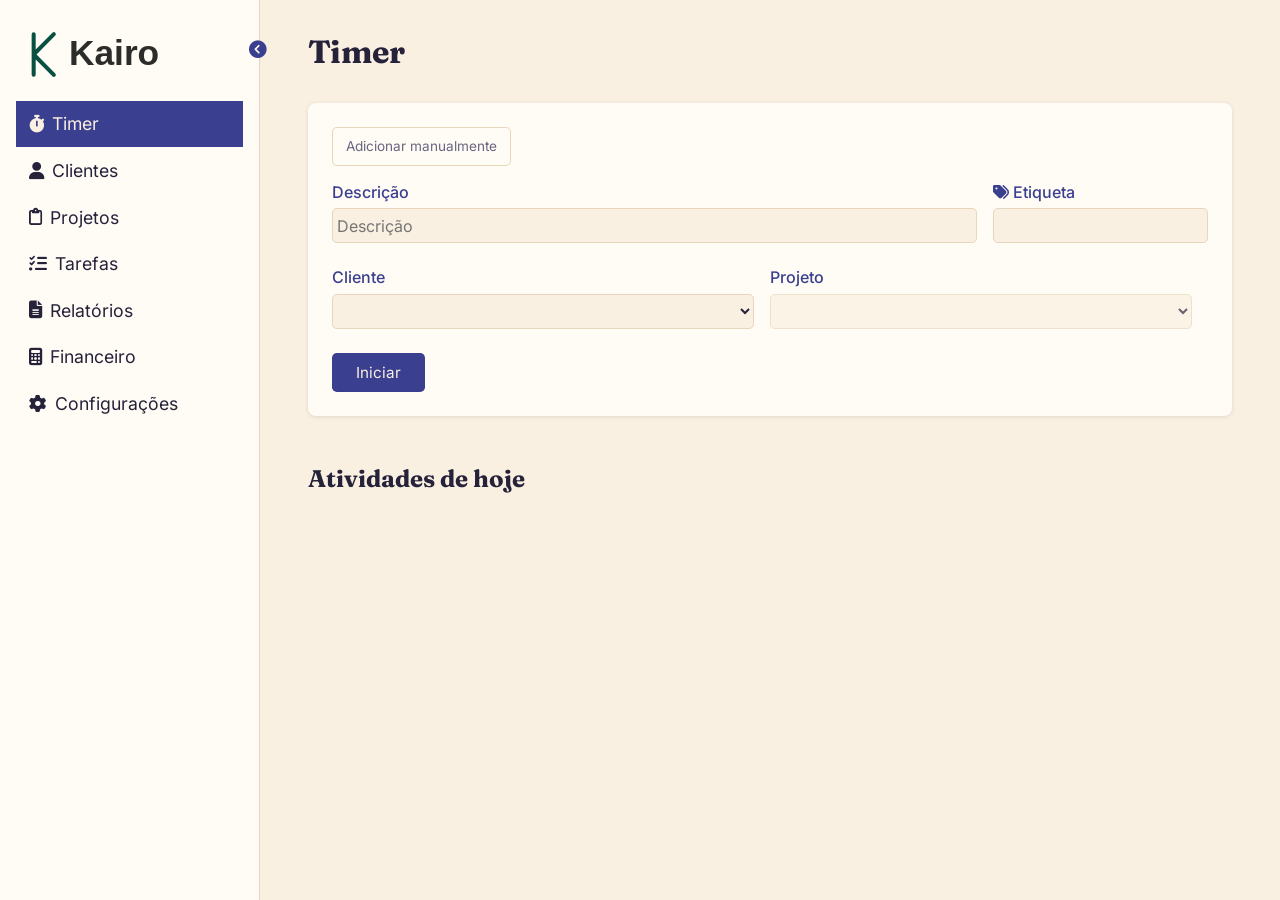
==== commit 1f10cf86: "Style modal titles Center modal headings, reduce their size and add spacing below so they no longer " ====
--- a/index.html
+++ b/index.html
@@ -36,7 +36,7 @@
             <h1>Timer</h1>
 
             <section id="timer">
-                <div class="timer-mode-toggle">
+                <div class="timer-actions">
                     <button type="button" id="open-manual-btn">Adicionar manualmente</button>
                 </div>
 
--- a/styles/global.css
+++ b/styles/global.css
@@ -155,6 +155,12 @@
     max-height: 80vh;
     overflow-y: auto;
     padding: 2rem;
+}
+
+.modal-content h2 {
+    margin-bottom: 1.5rem;
+    font-size: 1.3rem;
+    text-align: center;
 }
 
 dialog::backdrop {
--- a/styles/timer.css
+++ b/styles/timer.css
@@ -4,10 +4,6 @@
     border-radius: 0.5rem;
     background-color: var(--color-cards-bg);
     box-shadow: var(--shadow-card);
-}
-
-.btn-spacer {
-    display: none;
 }
 
 #start-btn {
@@ -25,10 +21,6 @@
 
 #start-btn:hover {
     filter: brightness(90%);
-}
-
-.activity-card {
-    display: flex;
 }
 
 .time-entry-card {
@@ -159,14 +151,14 @@
     filter: brightness(90%);
 }
 
-.timer-mode-toggle {
+.timer-actions {
     display: flex;
     gap: 0.5rem;
     margin-bottom: 1rem;
 }
 
-.timer-mode-toggle button {
-    padding: 0.4rem 0.8rem;
+.timer-actions button {
+    padding: 0.65rem 0.8rem;
     border: 0.0625rem solid var(--color-border);
     border-radius: 0.3rem;
     background-color: transparent;
@@ -175,6 +167,12 @@
     font-size: 0.85rem;
     cursor: pointer;
     transition: background-color 0.3s ease, color 0.3s ease;
+}
+
+#manual-total {
+    font-size: 1.4rem;
+    font-weight: 600;
+    color: var(--color-accent);
 }
 
 @media (min-width: 48rem) {
@@ -201,12 +199,6 @@
         flex-direction: column;
     }
 
-    #manual-total {
-        font-size: 1.4rem;
-        font-weight: 600;
-        color: var(--color-accent);
-    }
-
     #start-btn {
         align-self: flex-start;
     }
